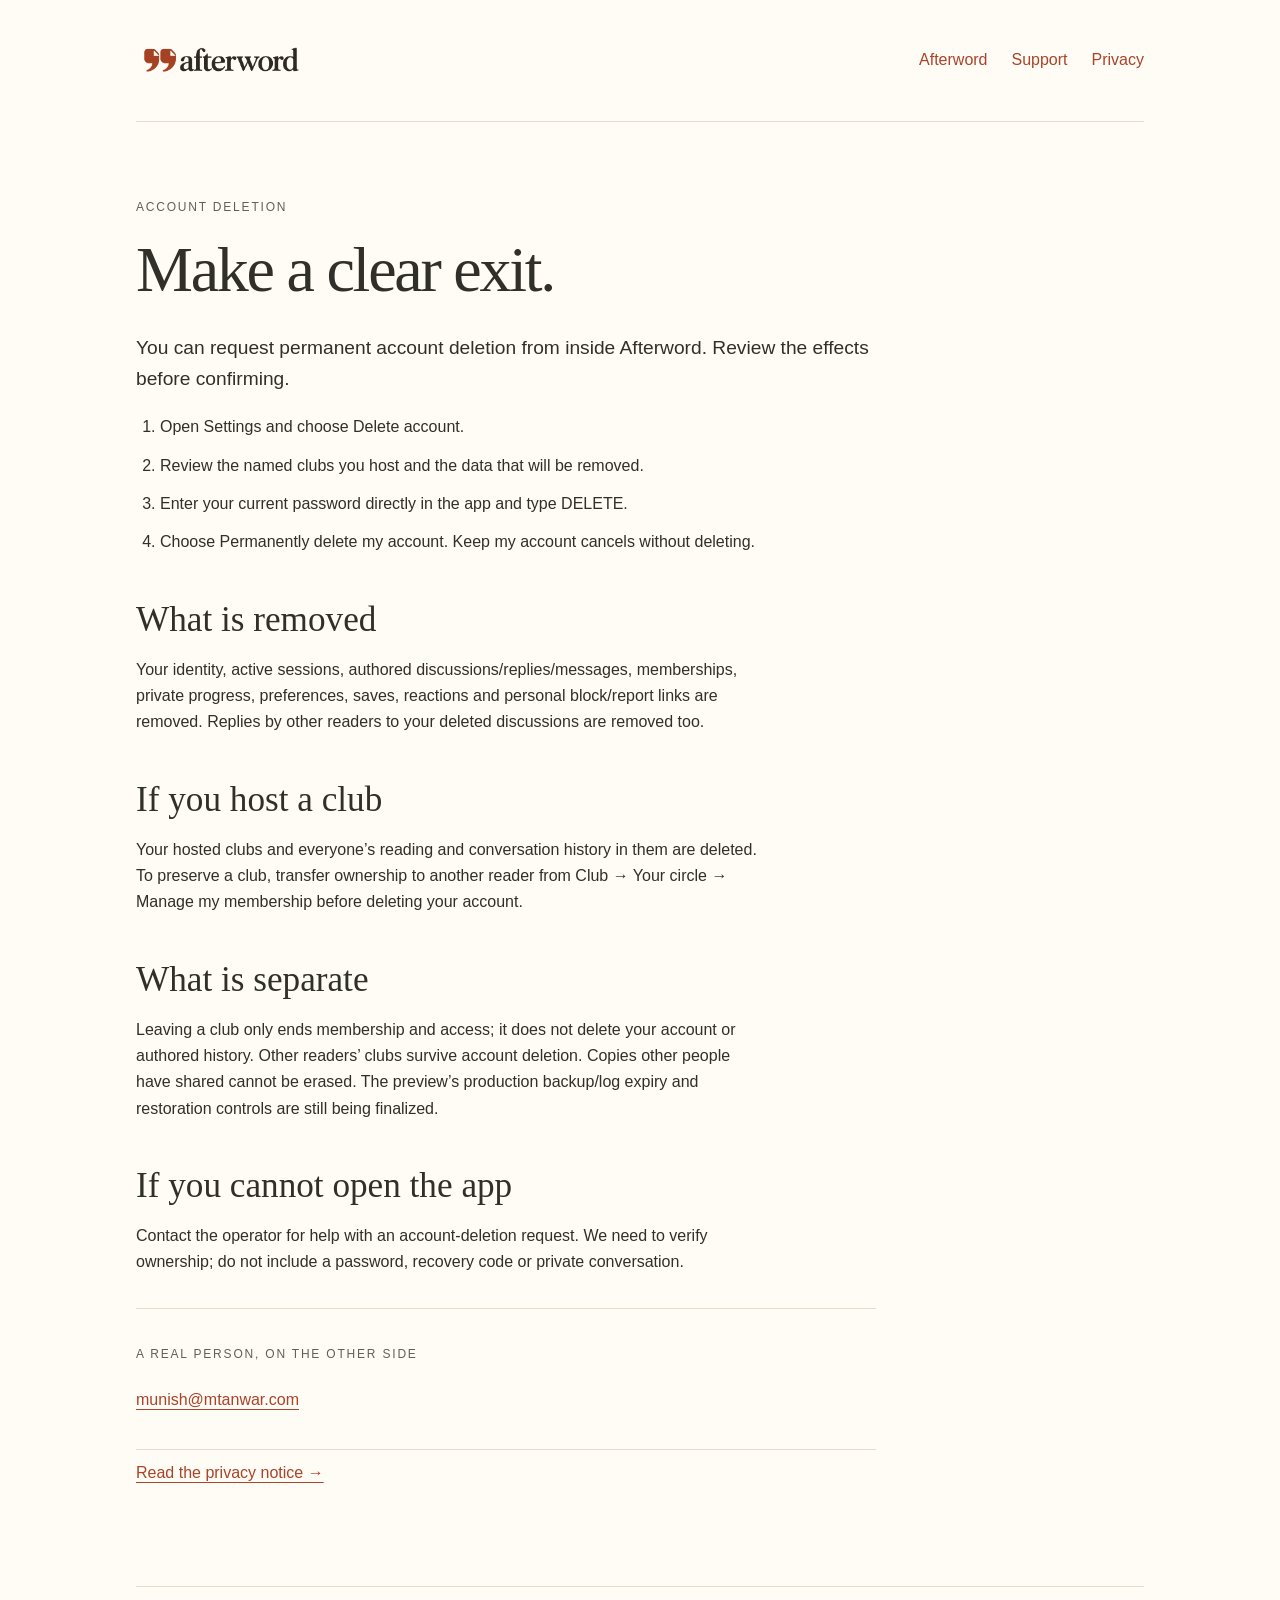
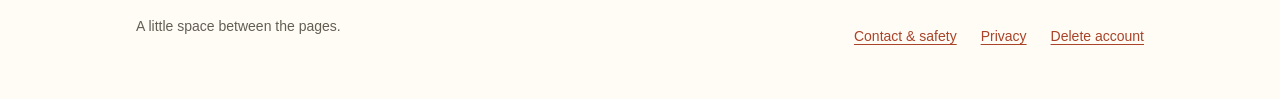
==== delete-account/index.html @ 03db88f9 "Publish Afterword support site" ====
<!doctype html><html lang="en"><head><meta charset="utf-8"><meta name="viewport" content="width=device-width,initial-scale=1"><meta name="referrer" content="no-referrer"><meta http-equiv="Content-Security-Policy" content="default-src 'self'; img-src 'self'; style-src 'self'; script-src 'self'; base-uri 'none'; form-action 'none'"><meta name="robots" content="noindex,nofollow"><title>Make a clear exit. · Afterword</title><link rel="stylesheet" href="/style.css"></head><body><a class="skip" href="#main">Skip to content</a><div class="shell"><header><a class="brand" href="/" aria-label="Afterword home"><img src="/assets/afterword-logo.png" width="170" height="57" alt="Afterword"></a><nav aria-label="Main navigation"><a href="/" >Afterword</a><a href="/support/" >Support</a><a href="/privacy/" >Privacy</a></nav></header><main id="main" class="article"><p class="eyebrow">Account deletion</p><h1>Make a clear exit.</h1><p class="lede">You can request permanent account deletion from inside Afterword. Review the effects before confirming.</p><ol><li>Open Settings and choose Delete account.</li><li>Review the named clubs you host and the data that will be removed.</li><li>Enter your current password directly in the app and type DELETE.</li><li>Choose Permanently delete my account. Keep my account cancels without deleting.</li></ol><h2>What is removed</h2><p>Your identity, active sessions, authored discussions/replies/messages, memberships, private progress, preferences, saves, reactions and personal block/report links are removed. Replies by other readers to your deleted discussions are removed too.</p><h2>If you host a club</h2><p>Your hosted clubs and everyone’s reading and conversation history in them are deleted. To preserve a club, transfer ownership to another reader from Club → Your circle → Manage my membership before deleting your account.</p><h2>What is separate</h2><p>Leaving a club only ends membership and access; it does not delete your account or authored history. Other readers’ clubs survive account deletion. Copies other people have shared cannot be erased. The preview’s production backup/log expiry and restoration controls are still being finalized.</p><h2>If you cannot open the app</h2><p>Contact the operator for help with an account-deletion request. We need to verify ownership; do not include a password, recovery code or private conversation.</p><div class="contact"><p class="eyebrow">A real person, on the other side</p><a href="mailto:munish@mtanwar.com">munish@mtanwar.com</a></div><a class="back" href="/privacy/">Read the privacy notice →</a></main><footer><span>A little space between the pages.</span><div class="footer-links"><a href="/support/">Contact & safety</a><a href="/privacy/">Privacy</a><a href="/delete-account/">Delete account</a></div></footer></div></body></html>
---- style.css ----
:root{color-scheme:light;--paper:#fffcf5;--ink:#302f2a;--rust:#a94329;--line:#e3dccd;--wheat:#f1ecdd;--quiet:#635f55}*{box-sizing:border-box}body{margin:0;background:var(--paper);color:var(--ink);font:1rem/1.65 -apple-system,BlinkMacSystemFont,"Segoe UI",sans-serif}a{color:var(--rust);text-underline-offset:.22em}a:hover{text-decoration-thickness:2px}a:focus-visible{outline:3px solid var(--rust);outline-offset:5px;border-radius:3px}.skip{position:absolute;left:1.5rem;top:-8rem;background:var(--paper);padding:.8rem}.skip:focus{top:1rem;z-index:10}.shell{max-width:1160px;margin:auto;padding:0 clamp(24px,6vw,76px)}header{display:flex;justify-content:space-between;align-items:center;gap:24px;flex-wrap:wrap;padding-block:32px;border-bottom:1px solid var(--line)}.brand{display:inline-flex;align-items:center;min-height:48px}.brand img{width:170px;height:auto;display:block}nav{display:flex;flex-wrap:wrap;gap:8px 24px}nav a{display:inline-flex;align-items:center;min-height:48px;text-decoration:none}nav a[aria-current=page]{color:var(--ink);text-decoration:underline}.draft{font-size:.875rem;line-height:1.6;padding:20px 0;border-bottom:1px solid var(--line);color:var(--quiet)}main{padding-block:64px 88px;min-height:60vh}h1,h2,h3{font-family:Georgia,"Times New Roman",serif;font-weight:400;line-height:1.16;text-wrap:balance}h1{font-size:clamp(2.4rem,6vw,5rem);letter-spacing:-.035em;margin:16px 0 24px;max-width:850px}h2{font-size:clamp(1.6rem,3vw,2.2rem);margin:44px 0 16px}h3{font-size:1.5rem}.eyebrow{font-size:.75rem;letter-spacing:.15em;text-transform:uppercase;color:var(--quiet)}.lede{font-size:1.2rem;max-width:620px;line-height:1.65}.hero{display:grid;grid-template-columns:1fr;gap:64px;align-items:center}
.hero-art{margin:48px 0 0}
.hero-art img{display:block;width:100%;height:auto;border-radius:24px}.hero h1{max-width:580px}.button{display:inline-flex;min-height:48px;align-items:center;justify-content:center;gap:8px;padding:12px 22px;border-radius:12px;background:var(--rust);color:var(--paper);text-decoration:none;font-weight:600;margin-top:16px}.quiet{background:transparent;color:var(--rust);padding-inline:0}.sample{background:#f1ecdd;border-radius:20px;padding:32px;position:relative;max-width:420px}.sample:before{content:"";position:absolute;right:0;top:0;width:24px;height:24px;border-bottom-left-radius:14px;background:var(--line)}.sample h2{margin:10px 0 20px}.sample blockquote{margin:24px 0 12px;padding:24px;background:var(--paper);border-radius:14px;font-size:1.1rem}.meta{font-size:.875rem;color:var(--quiet)}.principles{display:grid;grid-template-columns:repeat(3,1fr);gap:40px;margin-top:64px;border-top:1px solid var(--line);padding-top:16px}.principles h2{font-size:1.6rem;margin-top:24px}.article{max-width:740px}.article h1{font-size:clamp(2.4rem,6vw,4rem)}.article p,.article li{max-width:70ch}.article li{margin-block:12px}ul,ol{padding-left:24px}.contact{padding:24px 0;border-block:1px solid var(--line);margin-top:32px;overflow-wrap:anywhere}.back{display:inline-flex;min-height:48px;align-items:center}.note{padding:20px 24px;background:#f1ecdd;border-radius:12px;margin-block:28px}.note strong{font-weight:600}.hidden{display:none}footer{padding-block:28px 40px;border-top:1px solid var(--line);display:flex;flex-wrap:wrap;justify-content:space-between;gap:16px 36px;font-size:.875rem;color:var(--quiet)}footer a{display:inline-flex;min-height:44px;align-items:center}.footer-links{display:flex;flex-wrap:wrap;gap:24px}img{max-width:100%}@media(max-width:760px){.hero{grid-template-columns:1fr;gap:40px}.sample{max-width:none}.principles{grid-template-columns:1fr;gap:0}.principles section+section{border-top:1px solid var(--line)}main{padding-block:40px 64px}header{padding-block:20px;gap:12px}.brand img{width:150px}nav{gap:4px 20px}.sample{padding:24px}}@media(prefers-reduced-motion:reduce){*{scroll-behavior:auto!important}}

h1,h2{overflow-wrap:anywhere}.contact a{display:inline-flex;align-items:center;min-height:48px;max-width:100%;overflow-wrap:anywhere}

main,footer{overflow-wrap:anywhere;min-width:0}.back{max-width:100%;white-space:normal}
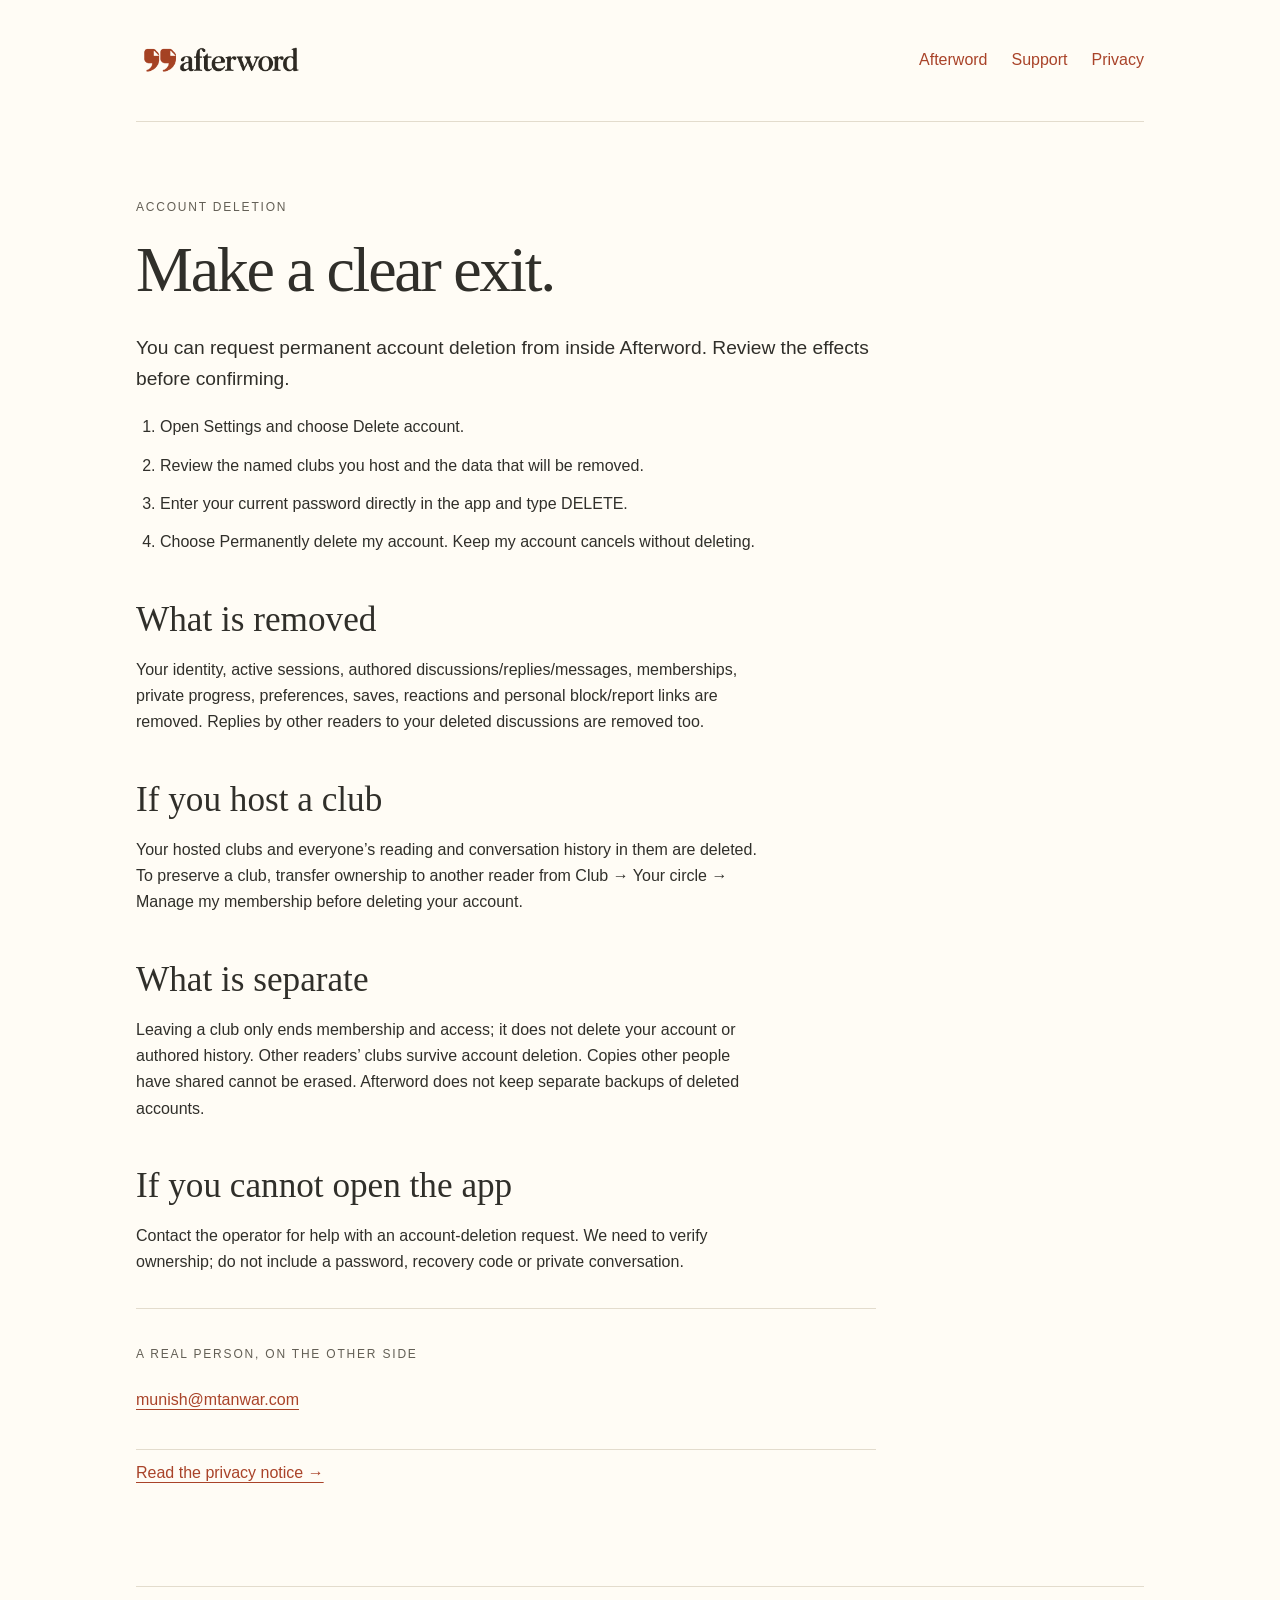
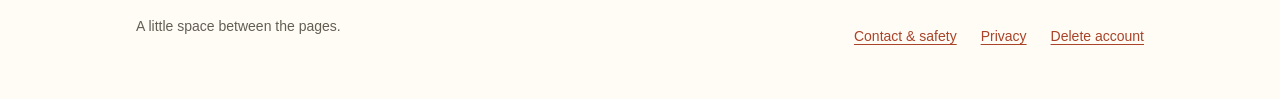
==== commit 125e70a2: "Update privacy notice and account deletion page" ====
--- a/delete-account/index.html
+++ b/delete-account/index.html
@@ -1 +1 @@
-<!doctype html><html lang="en"><head><meta charset="utf-8"><meta name="viewport" content="width=device-width,initial-scale=1"><meta name="referrer" content="no-referrer"><meta http-equiv="Content-Security-Policy" content="default-src 'self'; img-src 'self'; style-src 'self'; script-src 'self'; base-uri 'none'; form-action 'none'"><meta name="robots" content="noindex,nofollow"><title>Make a clear exit. · Afterword</title><link rel="stylesheet" href="/style.css"></head><body><a class="skip" href="#main">Skip to content</a><div class="shell"><header><a class="brand" href="/" aria-label="Afterword home"><img src="/assets/afterword-logo.png" width="170" height="57" alt="Afterword"></a><nav aria-label="Main navigation"><a href="/" >Afterword</a><a href="/support/" >Support</a><a href="/privacy/" >Privacy</a></nav></header><main id="main" class="article"><p class="eyebrow">Account deletion</p><h1>Make a clear exit.</h1><p class="lede">You can request permanent account deletion from inside Afterword. Review the effects before confirming.</p><ol><li>Open Settings and choose Delete account.</li><li>Review the named clubs you host and the data that will be removed.</li><li>Enter your current password directly in the app and type DELETE.</li><li>Choose Permanently delete my account. Keep my account cancels without deleting.</li></ol><h2>What is removed</h2><p>Your identity, active sessions, authored discussions/replies/messages, memberships, private progress, preferences, saves, reactions and personal block/report links are removed. Replies by other readers to your deleted discussions are removed too.</p><h2>If you host a club</h2><p>Your hosted clubs and everyone’s reading and conversation history in them are deleted. To preserve a club, transfer ownership to another reader from Club → Your circle → Manage my membership before deleting your account.</p><h2>What is separate</h2><p>Leaving a club only ends membership and access; it does not delete your account or authored history. Other readers’ clubs survive account deletion. Copies other people have shared cannot be erased. The preview’s production backup/log expiry and restoration controls are still being finalized.</p><h2>If you cannot open the app</h2><p>Contact the operator for help with an account-deletion request. We need to verify ownership; do not include a password, recovery code or private conversation.</p><div class="contact"><p class="eyebrow">A real person, on the other side</p><a href="mailto:munish@mtanwar.com">munish@mtanwar.com</a></div><a class="back" href="/privacy/">Read the privacy notice →</a></main><footer><span>A little space between the pages.</span><div class="footer-links"><a href="/support/">Contact & safety</a><a href="/privacy/">Privacy</a><a href="/delete-account/">Delete account</a></div></footer></div></body></html>+<!doctype html><html lang="en"><head><meta charset="utf-8"><meta name="viewport" content="width=device-width,initial-scale=1"><meta name="referrer" content="no-referrer"><meta http-equiv="Content-Security-Policy" content="default-src 'self'; img-src 'self'; style-src 'self'; script-src 'self'; base-uri 'none'; form-action 'none'"><meta name="robots" content="noindex,nofollow"><title>Make a clear exit. · Afterword</title><link rel="stylesheet" href="/style.css"></head><body><a class="skip" href="#main">Skip to content</a><div class="shell"><header><a class="brand" href="/" aria-label="Afterword home"><img src="/assets/afterword-logo.png" width="170" height="57" alt="Afterword"></a><nav aria-label="Main navigation"><a href="/" >Afterword</a><a href="/support/" >Support</a><a href="/privacy/" >Privacy</a></nav></header><main id="main" class="article"><p class="eyebrow">Account deletion</p><h1>Make a clear exit.</h1><p class="lede">You can request permanent account deletion from inside Afterword. Review the effects before confirming.</p><ol><li>Open Settings and choose Delete account.</li><li>Review the named clubs you host and the data that will be removed.</li><li>Enter your current password directly in the app and type DELETE.</li><li>Choose Permanently delete my account. Keep my account cancels without deleting.</li></ol><h2>What is removed</h2><p>Your identity, active sessions, authored discussions/replies/messages, memberships, private progress, preferences, saves, reactions and personal block/report links are removed. Replies by other readers to your deleted discussions are removed too.</p><h2>If you host a club</h2><p>Your hosted clubs and everyone’s reading and conversation history in them are deleted. To preserve a club, transfer ownership to another reader from Club → Your circle → Manage my membership before deleting your account.</p><h2>What is separate</h2><p>Leaving a club only ends membership and access; it does not delete your account or authored history. Other readers’ clubs survive account deletion. Copies other people have shared cannot be erased. Afterword does not keep separate backups of deleted accounts.</p><h2>If you cannot open the app</h2><p>Contact the operator for help with an account-deletion request. We need to verify ownership; do not include a password, recovery code or private conversation.</p><div class="contact"><p class="eyebrow">A real person, on the other side</p><a href="mailto:munish@mtanwar.com">munish@mtanwar.com</a></div><a class="back" href="/privacy/">Read the privacy notice →</a></main><footer><span>A little space between the pages.</span><div class="footer-links"><a href="/support/">Contact & safety</a><a href="/privacy/">Privacy</a><a href="/delete-account/">Delete account</a></div></footer></div></body></html>
